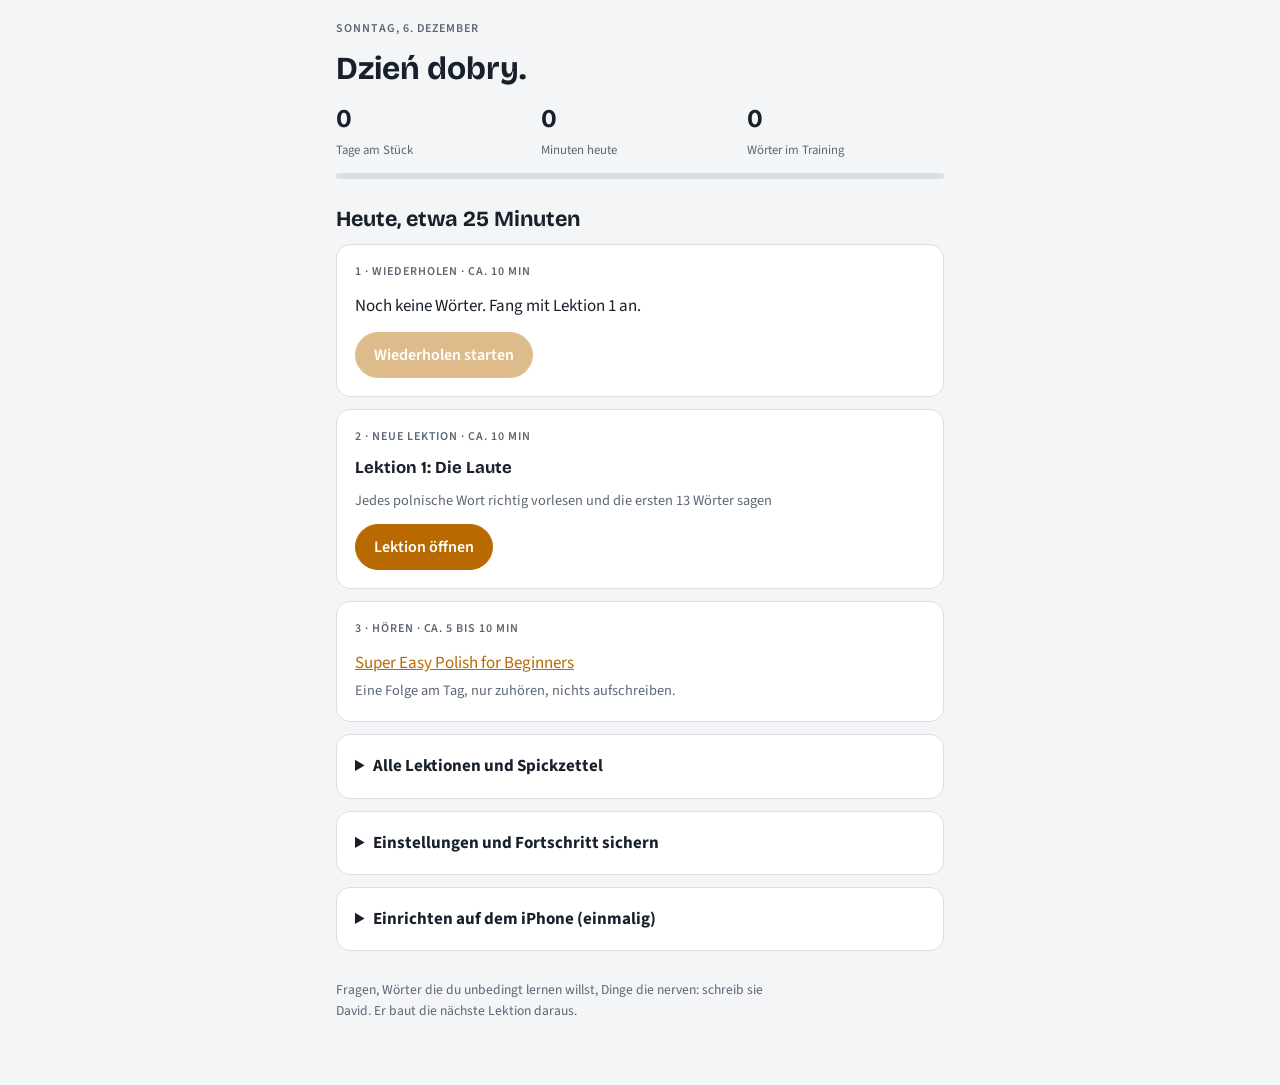
==== index.html @ 64c83f5f "Polnisch-App: Tagesseite, Lektionen 1 bis 5, Spickzettel Co-Authored-By: Claude Opus 5.5 <noreply@an" ====
<!doctype html>
<html lang="de">
<head>
<meta charset="utf-8">
<meta name="viewport" content="width=device-width, initial-scale=1, viewport-fit=cover">
<meta name="apple-mobile-web-app-capable" content="yes">
<meta name="apple-mobile-web-app-title" content="Polski">
<meta name="theme-color" content="#f3f5f7">
<title>Polski na co dzień</title>
<link rel="stylesheet" href="assets/style.css">
</head>
<body>
<main class="wrap">

  <header class="stack">
    <p class="eyebrow" id="date"></p>
    <h1>Dzień dobry.</h1>
    <div class="stats">
      <div class="stat"><b id="s-streak">0</b><span>Tage am Stück</span></div>
      <div class="stat"><b id="s-min">0</b><span>Minuten heute</span></div>
      <div class="stat"><b id="s-words">0</b><span>Wörter im Training</span></div>
    </div>
    <div class="meter" title="Tagesziel 20 Minuten"><i id="s-bar"></i></div>
  </header>

  <!-- Home: the three blocks of a day -->
  <section id="home" class="stack">
    <h2>Heute, etwa 25 Minuten</h2>

    <div class="panel">
      <p class="eyebrow">1 · Wiederholen · ca. 10 Min</p>
      <p id="due-text"></p>
      <div class="row"><button type="button" class="primary" id="start">Wiederholen starten</button></div>
    </div>

    <div class="panel">
      <p class="eyebrow">2 · Neue Lektion · ca. 10 Min</p>
      <div id="next-lesson" class="stack"></div>
    </div>

    <div class="panel">
      <p class="eyebrow">3 · Hören · ca. 5 bis 10 Min</p>
      <div id="listening" class="stack"></div>
    </div>

    <details class="panel">
      <summary><b>Alle Lektionen und Spickzettel</b></summary>
      <div id="all-lessons" class="stack"></div>
      <p><a href="reference/laute.html">Spickzettel: Die Laute</a> · <a href="reference/woerter.html">Wörterliste</a></p>
    </details>

    <details class="panel">
      <summary><b>Einstellungen und Fortschritt sichern</b></summary>
      <div class="stack">
        <label for="rate">Sprechtempo der Stimme: <span id="rate-val"></span></label>
        <input type="range" id="rate" min="0.6" max="1.1" step="0.05">
        <div class="row"><button type="button" id="test-voice">Stimme testen</button></div>
        <p class="small muted" id="voice-info"></p>
        <hr>
        <p class="small">Fortschritt liegt nur auf diesem Gerät. Einmal pro Woche den Code kopieren und David schicken:
          als Sicherung und damit die nächste Lektion zu dir passt.</p>
        <div class="row"><button type="button" id="export">Fortschrittscode kopieren</button></div>
        <textarea id="code" aria-label="Fortschrittscode" placeholder="Code hier einfügen, um Fortschritt wiederherzustellen"></textarea>
        <div class="row"><button type="button" id="import">Code einspielen</button></div>
        <p class="small feedback" id="code-msg"></p>
      </div>
    </details>

    <details class="panel">
      <summary><b>Einrichten auf dem iPhone (einmalig)</b></summary>
      <ol class="small">
        <li>Diese Seite in Safari öffnen, Teilen-Symbol, <b>Zum Home-Bildschirm</b>. Ab dann wie eine App öffnen. So löscht Safari den Fortschritt nicht.</li>
        <li>Bessere Stimme: Einstellungen › Bedienungshilfen › Gesprochene Inhalte › Stimmen › Polnisch › <b>Zosia (Erweitert)</b> laden.</li>
        <li>Für „Prüfen lassen“: Einstellungen › Allgemein › Tastatur › <b>Diktierfunktion</b> an.</li>
        <li>Beim ersten Aufnehmen fragt Safari nach dem Mikrofon: erlauben.</li>
      </ol>
    </details>
  </section>

  <!-- Review session -->
  <section id="session" class="stack" hidden>
    <div class="row"><p class="eyebrow grow" id="sess-count"></p><button type="button" id="quit">Beenden</button></div>
    <div class="meter"><i id="sess-bar"></i></div>
    <div class="panel" id="card"></div>
  </section>

  <footer>
    <p>Fragen, Wörter die du unbedingt lernen willst, Dinge die nerven: schreib sie David. Er baut die nächste Lektion daraus.</p>
  </footer>
</main>

<script src="assets/content.js"></script>
<script src="assets/core.js"></script>
<script>
(function () {
  const { store, say, el, practice, stressed } = PL;
  const $ = (id) => document.getElementById(id);
  PL.trackTime();

  function shuffle(a) { a = a.slice(); for (let i = a.length - 1; i > 0; i--) { const j = Math.floor(Math.random() * (i + 1)); [a[i], a[j]] = [a[j], a[i]]; } return a; }

  function renderHome() {
    const s = store.load();
    const d = new Date();
    $("date").textContent = d.toLocaleDateString("de-DE", { weekday: "long", day: "numeric", month: "long" });
    const t = s.days[store.today()] || { seconds: 0 };
    const min = Math.floor(t.seconds / 60);
    $("s-min").textContent = min;
    $("s-bar").style.width = Math.min(100, (min / 20) * 100) + "%";
    $("s-streak").textContent = store.streak();
    $("s-words").textContent = Object.keys(s.cards).length;

    const due = store.due();
    $("due-text").textContent = due.length
      ? due.length + (due.length === 1 ? " Wort ist" : " Wörter sind") + " heute dran."
      : Object.keys(s.cards).length ? "Heute nichts fällig. Gut so: weiter mit der Lektion." : "Noch keine Wörter. Fang mit Lektion 1 an.";
    $("start").disabled = !due.length;

    const next = LESSONS.find((l) => !s.lessons[l.id]);
    const nl = $("next-lesson"); nl.innerHTML = "";
    if (next) {
      nl.append(el("h3", {}, "Lektion " + Number(next.id) + ": " + next.title),
        el("p", { class: "muted small" }, next.goal),
        el("div", { class: "row" }, el("a", { class: "btn primary", href: next.href }, "Lektion öffnen")));
    } else {
      nl.append(el("p", {}, "Alle Lektionen erledigt. Die nächste baut David gerade. Bis dahin: Wiederholen und Hören reichen."));
    }

    const li = $("listening"); li.innerHTML = "";
    LISTENING.forEach((x) => li.append(el("p", {}, el("a", { href: x.url, target: "_blank", rel: "noopener" }, x.title), el("br"), el("span", { class: "small muted" }, x.note))));

    const all = $("all-lessons"); all.innerHTML = "";
    LESSONS.forEach((l) => all.append(el("p", {},
      el("a", { href: l.href }, Number(l.id) + ". " + l.title),
      el("span", { class: "small muted" }, s.lessons[l.id] ? "  · erledigt" : ""))));

    $("rate").value = s.settings.rate; $("rate-val").textContent = s.settings.rate + "×";
  }

  /* ---------- Review session ---------- */
  let queue = [], total = 0, doneCount = 0, retried = new Set();

  function startSession() {
    queue = shuffle(store.due()).slice(0, 30);
    total = queue.length; doneCount = 0; retried = new Set();
    $("home").hidden = true; $("session").hidden = false;
    nextCard();
  }
  function endSession() { $("session").hidden = true; $("home").hidden = false; renderHome(); window.scrollTo(0, 0); }

  function finish(id, ok) {
    store.grade(id, ok);
    if (!ok && !retried.has(id)) { retried.add(id); queue.push(id); total++; }
    doneCount++; nextCard();
  }

  function selfGrade(id) {
    return el("div", { class: "row" },
      el("button", { type: "button", onclick: () => finish(id, false) }, "Nochmal"),
      el("button", { type: "button", class: "primary", onclick: () => finish(id, true) }, "Wusste ich"));
  }

  function nextCard() {
    const box = $("card"); box.innerHTML = "";
    $("sess-bar").style.width = total ? (doneCount / total) * 100 + "%" : "0";
    if (!queue.length) {
      box.append(el("h2", {}, "Fertig für heute."), el("p", {}, doneCount + " Wiederholungen. Weiter mit der Lektion oder dem Hören."),
        el("div", { class: "row" }, el("button", { type: "button", class: "primary", onclick: endSession }, "Zurück")));
      return;
    }
    const id = queue.shift(); const c = CARDS[id]; if (!c) return nextCard();
    $("sess-count").textContent = "Noch " + (queue.length + 1);
    const level = (store.load().cards[id] || { box: 0 }).box;

    if (level <= 1) {
      // Hear it, pick the meaning
      const pool = shuffle(Object.keys(store.load().cards).filter((k) => k !== id && CARDS[k])).slice(0, 3);
      const opts = shuffle([id].concat(pool));
      const fb = el("p", { class: "feedback" });
      const grid = el("div", { class: "opts" });
      opts.forEach((o) => grid.append(el("button", { type: "button", onclick: (ev) => {
        if (grid.dataset.done) return; grid.dataset.done = 1;
        const ok = o === id;
        ev.currentTarget.classList.add(ok ? "right" : "wrong");
        grid.children[opts.indexOf(id)].classList.add("right");
        fb.className = "feedback " + (ok ? "ok" : "no");
        fb.textContent = c.pl + " = " + c.de;
        box.append(el("div", { class: "row" }, el("button", { type: "button", class: "primary", onclick: () => finish(id, ok) }, "Weiter")));
      } }, CARDS[o].de)));
      box.append(el("p", { class: "eyebrow" }, "Hören: was heißt das?"),
        el("div", { class: "row" }, el("button", { type: "button", class: "primary", onclick: () => say(c.pl) }, "▶ Abspielen"),
          el("button", { type: "button", onclick: () => say(c.pl, 0.6) }, "Langsam")),
        grid, fb);
      say(c.pl);
    } else if (level <= 3) {
      // Read it aloud, then check the meaning
      const reveal = el("div", { class: "stack", hidden: "" }, el("p", {}, el("b", {}, c.de)), el("p", { class: "small muted" }, c.hint), selfGrade(id));
      box.append(el("p", { class: "eyebrow" }, "Laut vorlesen, dann Bedeutung prüfen"),
        el("p", { class: "pl" }, stressed(c.syl)),
        practice(c),
        el("div", { class: "row" }, el("button", { type: "button", onclick: (e) => { reveal.hidden = false; e.currentTarget.remove(); } }, "Bedeutung zeigen")),
        reveal);
    } else {
      // German to Polish, out loud
      const reveal = el("div", { class: "stack", hidden: "" }, el("p", { class: "pl" }, stressed(c.syl)), practice(c), selfGrade(id));
      box.append(el("p", { class: "eyebrow" }, "Sag es auf Polnisch, laut"),
        el("p", { class: "pl" }, c.de),
        el("div", { class: "row" }, el("button", { type: "button", class: "primary", onclick: (e) => { reveal.hidden = false; e.currentTarget.remove(); say(c.pl); } }, "Auflösen")),
        reveal);
    }
  }

  $("start").onclick = startSession;
  $("quit").onclick = endSession;

  /* ---------- Settings ---------- */
  $("rate").oninput = (e) => { const r = Number(e.target.value); store.update((s) => (s.settings.rate = r)); $("rate-val").textContent = r + "×"; };
  $("test-voice").onclick = () => { say("Dzień dobry, jak się masz?"); setTimeout(() => {
    $("voice-info").textContent = say.hasVoice() ? "Polnische Stimme gefunden." : "Keine polnische Stimme gefunden. Siehe Einrichten, Punkt 2.";
  }, 400); };
  $("export").onclick = async () => {
    const code = store.exportCode(); $("code").value = code;
    try { await navigator.clipboard.writeText(code); $("code-msg").textContent = "Kopiert. Jetzt an David schicken."; }
    catch (e) { $("code").select(); $("code-msg").textContent = "Code steht im Feld, bitte selbst kopieren."; }
  };
  $("import").onclick = () => {
    try { store.importCode($("code").value); $("code-msg").textContent = "Fortschritt wiederhergestellt."; renderHome(); }
    catch (e) { $("code-msg").textContent = "Der Code passt nicht. Vollständig eingefügt?"; }
  };

  renderHome();
  document.addEventListener("visibilitychange", () => { if (document.visibilityState === "visible" && !$("home").hidden) renderHome(); });
})();
</script>
</body>
</html>
---- assets/style.css ----
/* Layout: one narrow column, phone first. Polish words set big in the display face,
   German explanations quiet in the text face. Accent: Baltic amber (bursztyn). */
@import url("https://fonts.googleapis.com/css2?family=Bricolage+Grotesque:opsz,wght@12..96,500;12..96,700&family=Source+Sans+3:wght@400;600&display=swap");

:root {
  --bg: #f3f5f7;
  --surface: #ffffff;
  --ink: #18212b;
  --muted: #5b6774;
  --line: #d9dfe5;
  --amber: #b86a00;
  --amber-soft: #fbecd3;
  --good: #1f7a4d;
  --good-soft: #def2e7;
  --bad: #b3261e;
  --bad-soft: #fbe2df;
  --display: "Bricolage Grotesque", "Avenir Next", system-ui, sans-serif;
  --text: "Source Sans 3", "Helvetica Neue", system-ui, sans-serif;
  --radius: 14px;
  color-scheme: light;
}
@media (prefers-color-scheme: dark) {
  :root:not([data-theme="light"]) {
    --bg: #11161c; --surface: #1a2129; --ink: #e8edf2; --muted: #9aa6b2; --line: #2c3540;
    --amber: #f0a43a; --amber-soft: #3a2c16; --good: #5cc98f; --good-soft: #17352a;
    --bad: #f08a80; --bad-soft: #3d1e1b; color-scheme: dark;
  }
}
:root[data-theme="dark"] {
  --bg: #11161c; --surface: #1a2129; --ink: #e8edf2; --muted: #9aa6b2; --line: #2c3540;
  --amber: #f0a43a; --amber-soft: #3a2c16; --good: #5cc98f; --good-soft: #17352a;
  --bad: #f08a80; --bad-soft: #3d1e1b; color-scheme: dark;
}

* { box-sizing: border-box; }
[hidden] { display: none !important; }
html { -webkit-text-size-adjust: 100%; }
body {
  margin: 0;
  background: var(--bg);
  color: var(--ink);
  font: 17px/1.55 var(--text);
  padding-top: env(safe-area-inset-top, 0px);
  padding-bottom: env(safe-area-inset-bottom, 0px);
}
.wrap {
  max-width: 640px;
  margin: 0 auto;
  padding-block: 20px 64px;
  padding-left: max(16px, env(safe-area-inset-left, 0px));
  padding-right: max(16px, env(safe-area-inset-right, 0px));
  display: grid;
  gap: 28px;
}
h1, h2, h3 { font-family: var(--display); line-height: 1.15; text-wrap: balance; margin: 0; }
h1 { font-size: 2rem; font-weight: 700; }
h2 { font-size: 1.35rem; font-weight: 700; }
h3 { font-size: 1.05rem; font-weight: 700; }
p { margin: 0; max-width: 65ch; }
a { color: var(--amber); }
.stack { display: grid; gap: 12px; }
.eyebrow { font-size: .75rem; letter-spacing: .08em; text-transform: uppercase; color: var(--muted); font-weight: 600; }
.muted { color: var(--muted); }
.small { font-size: .9rem; }

.nav { display: flex; gap: 16px; flex-wrap: wrap; font-size: .95rem; }
.nav a { text-decoration: none; }

.panel { background: var(--surface); border: 1px solid var(--line); border-radius: var(--radius); padding: 18px; display: grid; gap: 12px; }

.pl { font-family: var(--display); font-weight: 700; font-size: 2.1rem; line-height: 1.1; overflow-wrap: anywhere; }
.pl-sm { font-family: var(--display); font-weight: 700; font-size: 1.2rem; }
.stress { text-decoration: underline; text-decoration-color: var(--amber); text-decoration-thickness: 3px; text-underline-offset: 5px; }

button, .btn {
  font: 600 1rem/1 var(--text);
  border-radius: 999px;
  border: 1px solid var(--line);
  background: var(--surface);
  color: var(--ink);
  padding: 12px 18px;
  min-height: 46px;
  cursor: pointer;
  display: inline-flex; align-items: center; justify-content: center; gap: 8px;
  text-decoration: none;
  -webkit-tap-highlight-color: transparent;
}
button:focus-visible, .btn:focus-visible { outline: 3px solid var(--amber); outline-offset: 2px; }
button.primary, .btn.primary { background: var(--amber); border-color: var(--amber); color: #fff; }
:root[data-theme="dark"] button.primary { color: #1a1206; }
@media (prefers-color-scheme: dark) { :root:not([data-theme="light"]) button.primary, :root:not([data-theme="light"]) .btn.primary { color: #1a1206; } }
button[disabled] { opacity: .45; cursor: default; }
button.rec-on { background: var(--bad); border-color: var(--bad); color: #fff; }
.row { display: flex; gap: 10px; flex-wrap: wrap; align-items: center; }
.row > * { flex: 0 0 auto; }
.grow { flex: 1 1 auto !important; }

/* Sound table */
.sounds { display: grid; gap: 0; border-top: 1px solid var(--line); }
.sound { display: grid; grid-template-columns: 64px 1fr auto; gap: 12px; align-items: center; padding: 12px 0; border-bottom: 1px solid var(--line); }
.sound .letter { font-family: var(--display); font-weight: 700; font-size: 1.7rem; color: var(--amber); }
.sound .desc { min-width: 0; }
.sound .ex { font-family: var(--display); font-weight: 600; }

/* Quiz */
.q { display: grid; gap: 10px; }
.opts { display: grid; grid-template-columns: 1fr 1fr; gap: 8px; }
.opts button { border-radius: 10px; justify-content: flex-start; text-align: left; line-height: 1.25; }
.opts button.right { background: var(--good-soft); border-color: var(--good); color: var(--ink); }
.opts button.wrong { background: var(--bad-soft); border-color: var(--bad); color: var(--ink); }
.feedback { font-size: .95rem; min-height: 1.4em; }
.feedback.ok { color: var(--good); }
.feedback.no { color: var(--bad); }

.meter { height: 6px; background: var(--line); border-radius: 99px; overflow: hidden; }
.meter > i { display: block; height: 100%; background: var(--amber); width: 0; transition: width .3s; }

.stats { display: grid; grid-template-columns: repeat(3, 1fr); gap: 8px; }
.stat { display: grid; gap: 2px; }
.stat b { font-family: var(--display); font-size: 1.6rem; font-variant-numeric: tabular-nums; }
.stat span { font-size: .8rem; color: var(--muted); }

.callout { border-left: 3px solid var(--amber); padding: 4px 0 4px 14px; }
.cite { font-size: .8rem; vertical-align: super; text-decoration: none; }
footer { font-size: .85rem; color: var(--muted); display: grid; gap: 8px; }
textarea { width: 100%; font: inherit; border: 1px solid var(--line); border-radius: 10px; padding: 10px; background: var(--surface); color: var(--ink); min-height: 90px; }

@media (max-width: 420px) { .opts { grid-template-columns: 1fr; } .pl { font-size: 1.8rem; } }
@media (prefers-reduced-motion: reduce) { * { transition: none !important; } }
@media print {
  body { background: #fff; color: #000; font-size: 11pt; }
  .nav, button, .noprint { display: none !important; }
  .panel { border: 1px solid #ccc; }
}
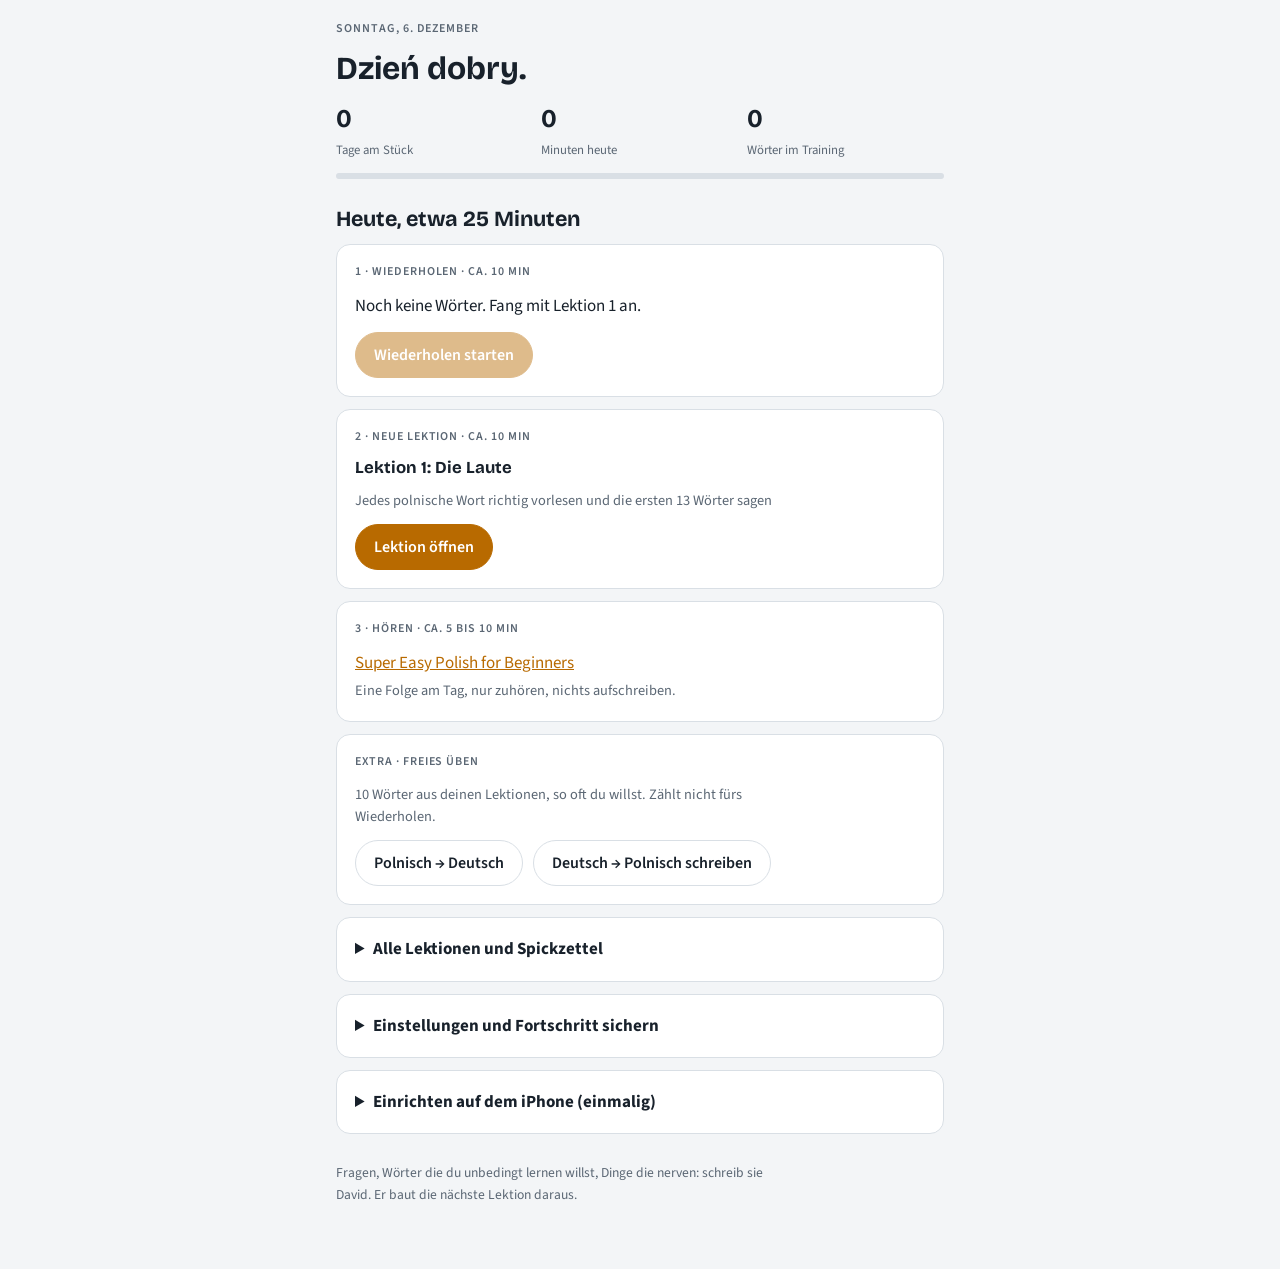
==== commit 2a5d38ab: "Deutsch nach Polnisch, Schreiben, Stimmenauswahl, Diktat statt Spracherkennung Co-Authored-By: Claud" ====
--- a/index.html
+++ b/index.html
@@ -43,6 +43,15 @@
       <div id="listening" class="stack"></div>
     </div>
 
+    <div class="panel">
+      <p class="eyebrow">Extra · Freies Üben</p>
+      <p class="small muted">10 Wörter aus deinen Lektionen, so oft du willst. Zählt nicht fürs Wiederholen.</p>
+      <div class="row">
+        <button type="button" id="free-plde">Polnisch → Deutsch</button>
+        <button type="button" id="free-depl">Deutsch → Polnisch schreiben</button>
+      </div>
+    </div>
+
     <details class="panel">
       <summary><b>Alle Lektionen und Spickzettel</b></summary>
       <div id="all-lessons" class="stack"></div>
@@ -54,6 +63,8 @@
       <div class="stack">
         <label for="rate">Sprechtempo der Stimme: <span id="rate-val"></span></label>
         <input type="range" id="rate" min="0.6" max="1.1" step="0.05">
+        <label for="voice">Stimme</label>
+        <select id="voice"></select>
         <div class="row"><button type="button" id="test-voice">Stimme testen</button></div>
         <p class="small muted" id="voice-info"></p>
         <hr>
@@ -70,8 +81,8 @@
       <summary><b>Einrichten auf dem iPhone (einmalig)</b></summary>
       <ol class="small">
         <li>Diese Seite in Safari öffnen, Teilen-Symbol, <b>Zum Home-Bildschirm</b>. Ab dann wie eine App öffnen. So löscht Safari den Fortschritt nicht.</li>
-        <li>Bessere Stimme: Einstellungen › Bedienungshilfen › Gesprochene Inhalte › Stimmen › Polnisch › <b>Zosia (Erweitert)</b> laden.</li>
-        <li>Für „Prüfen lassen“: Einstellungen › Allgemein › Tastatur › <b>Diktierfunktion</b> an.</li>
+        <li>Bessere Stimmen: Einstellungen › Bedienungshilfen › Gesprochene Inhalte › Stimmen › Polnisch, die Stimmen laden. Danach die App ganz schließen (vom Home-Bildschirm wegwischen) und neu öffnen, dann hier unter Einstellungen auswählen.</li>
+        <li>Für Schreiben und „Prüfen lassen“: Einstellungen › Allgemein › Tastatur › Tastaturen › Tastatur hinzufügen › <b>Polnisch</b>. Dort auch <b>Diktierfunktion</b> an. In der App dann im Textfeld mit 🌐 auf Polnisch wechseln und das Mikrofon der Tastatur antippen.</li>
         <li>Beim ersten Aufnehmen fragt Safari nach dem Mikrofon: erlauben.</li>
       </ol>
     </details>
@@ -137,22 +148,33 @@
     $("rate").value = s.settings.rate; $("rate-val").textContent = s.settings.rate + "×";
   }
 
-  /* ---------- Review session ---------- */
-  let queue = [], total = 0, doneCount = 0, retried = new Set();
-
-  function startSession() {
-    queue = shuffle(store.due()).slice(0, 30);
+  /* ---------- Sessions: graded review or free practice ---------- */
+  let queue = [], total = 0, doneCount = 0, retried = new Set(), mode = "review";
+
+  function learned() { return Object.keys(store.load().cards).filter((k) => CARDS[k]); }
+  function pool(id) { const l = learned(); return (l.length >= 4 ? l : Object.keys(CARDS)).filter((k) => k !== id); }
+  function choices(id, field) {
+    const seen = new Set([CARDS[id][field]]); const out = [id];
+    for (const k of shuffle(pool(id))) { if (out.length === 4) break; if (!seen.has(CARDS[k][field])) { seen.add(CARDS[k][field]); out.push(k); } }
+    return shuffle(out);
+  }
+
+  function startSession(m) {
+    mode = m;
+    if (m === "review") queue = shuffle(store.due()).slice(0, 30);
+    else { const l = learned(); queue = shuffle(l.length ? l : LESSONS[0].cards).slice(0, 10); }
     total = queue.length; doneCount = 0; retried = new Set();
-    $("home").hidden = true; $("session").hidden = false;
+    $("home").hidden = true; $("session").hidden = false; window.scrollTo(0, 0);
     nextCard();
   }
   function endSession() { $("session").hidden = true; $("home").hidden = false; renderHome(); window.scrollTo(0, 0); }
 
   function finish(id, ok) {
-    store.grade(id, ok);
+    if (mode === "review") store.grade(id, ok);
     if (!ok && !retried.has(id)) { retried.add(id); queue.push(id); total++; }
     doneCount++; nextCard();
   }
+  const nextBtn = (id, ok) => el("div", { class: "row" }, el("button", { type: "button", class: "primary", onclick: () => finish(id, ok) }, "Weiter"));
 
   function selfGrade(id) {
     return el("div", { class: "row" },
@@ -160,64 +182,114 @@
       el("button", { type: "button", class: "primary", onclick: () => finish(id, true) }, "Wusste ich"));
   }
 
+  /* Multiple choice in either direction. from/to are "pl" or "de". */
+  function exChoose(box, id, from, showText) {
+    const c = CARDS[id]; const to = from === "pl" ? "de" : "pl";
+    const opts = choices(id, to);
+    const fb = el("p", { class: "feedback" });
+    const grid = el("div", { class: "opts" });
+    opts.forEach((o) => grid.append(el("button", { type: "button", class: to === "pl" ? "pl-opt" : null, onclick: (ev) => {
+      if (grid.dataset.done) return; grid.dataset.done = 1;
+      const ok = o === id;
+      ev.currentTarget.classList.add(ok ? "right" : "wrong");
+      grid.children[opts.indexOf(id)].classList.add("right");
+      fb.className = "feedback " + (ok ? "ok" : "no");
+      fb.textContent = c.pl + " = " + c.de;
+      if (to === "pl") say(c.pl);
+      box.append(nextBtn(id, ok));
+    } }, CARDS[o][to])));
+    if (from === "pl") {
+      box.append(el("p", { class: "eyebrow" }, showText ? "Was heißt das?" : "Hören: was heißt das?"),
+        showText ? el("p", { class: "pl" }, stressed(c.syl)) : null,
+        el("div", { class: "row" }, el("button", { type: "button", class: showText ? null : "primary", onclick: () => say(c.pl) }, "▶ Abspielen"),
+          el("button", { type: "button", onclick: () => say(c.pl, 0.6) }, "Langsam")),
+        grid, fb);
+      say(c.pl);
+    } else {
+      box.append(el("p", { class: "eyebrow" }, "Wie heißt das auf Polnisch?"), el("p", { class: "pl" }, c.de), grid, fb);
+    }
+  }
+
+  function exRead(box, id) {
+    const c = CARDS[id];
+    const reveal = el("div", { class: "stack", hidden: "" }, el("p", {}, el("b", {}, c.de)), el("p", { class: "small muted" }, c.hint), selfGrade(id));
+    box.append(el("p", { class: "eyebrow" }, "Laut vorlesen, dann Bedeutung prüfen"),
+      el("p", { class: "pl" }, stressed(c.syl)),
+      practice(c),
+      el("div", { class: "row" }, el("button", { type: "button", onclick: (e) => { reveal.hidden = false; e.currentTarget.remove(); } }, "Bedeutung zeigen")),
+      reveal);
+  }
+
+  function exWrite(box, id) {
+    const c = CARDS[id];
+    const after = el("div", { class: "stack" });
+    const f = PL.answerField(c, { onCheck: (r) => {
+      f.lock(); say(c.pl);
+      after.append(el("p", { class: "pl" }, stressed(c.syl)), el("p", { class: "small muted" }, c.hint));
+      if (r.ok) after.append(nextBtn(id, true));
+      else after.append(el("div", { class: "row" },
+        el("button", { type: "button", onclick: () => finish(id, true) }, "War nur ein Tippfehler"),
+        el("button", { type: "button", class: "primary", onclick: () => finish(id, false) }, "Weiter")));
+    } });
+    box.append(el("p", { class: "eyebrow" }, "Schreib es auf Polnisch"), el("p", { class: "pl" }, c.de),
+      el("p", { class: "small muted" }, "Ohne ą, ł, ż geht auch. Die richtige Schreibweise siehst du danach."),
+      f.node, after);
+    setTimeout(() => f.input.focus(), 50);
+  }
+
+  function exSay(box, id) {
+    const c = CARDS[id];
+    const reveal = el("div", { class: "stack", hidden: "" }, el("p", { class: "pl" }, stressed(c.syl)), practice(c), selfGrade(id));
+    box.append(el("p", { class: "eyebrow" }, "Sag es auf Polnisch, laut"),
+      el("p", { class: "pl" }, c.de),
+      el("div", { class: "row" }, el("button", { type: "button", class: "primary", onclick: (e) => { reveal.hidden = false; e.currentTarget.remove(); say(c.pl); } }, "Auflösen")),
+      reveal);
+  }
+
   function nextCard() {
     const box = $("card"); box.innerHTML = "";
     $("sess-bar").style.width = total ? (doneCount / total) * 100 + "%" : "0";
     if (!queue.length) {
-      box.append(el("h2", {}, "Fertig für heute."), el("p", {}, doneCount + " Wiederholungen. Weiter mit der Lektion oder dem Hören."),
+      box.append(el("h2", {}, mode === "review" ? "Fertig für heute." : "Runde fertig."),
+        el("p", {}, doneCount + (mode === "review" ? " Wiederholungen. Weiter mit der Lektion oder dem Hören." : " Wörter. Noch eine Runde geht jederzeit.")),
         el("div", { class: "row" }, el("button", { type: "button", class: "primary", onclick: endSession }, "Zurück")));
       return;
     }
-    const id = queue.shift(); const c = CARDS[id]; if (!c) return nextCard();
-    $("sess-count").textContent = "Noch " + (queue.length + 1);
-    const level = (store.load().cards[id] || { box: 0 }).box;
-
-    if (level <= 1) {
-      // Hear it, pick the meaning
-      const pool = shuffle(Object.keys(store.load().cards).filter((k) => k !== id && CARDS[k])).slice(0, 3);
-      const opts = shuffle([id].concat(pool));
-      const fb = el("p", { class: "feedback" });
-      const grid = el("div", { class: "opts" });
-      opts.forEach((o) => grid.append(el("button", { type: "button", onclick: (ev) => {
-        if (grid.dataset.done) return; grid.dataset.done = 1;
-        const ok = o === id;
-        ev.currentTarget.classList.add(ok ? "right" : "wrong");
-        grid.children[opts.indexOf(id)].classList.add("right");
-        fb.className = "feedback " + (ok ? "ok" : "no");
-        fb.textContent = c.pl + " = " + c.de;
-        box.append(el("div", { class: "row" }, el("button", { type: "button", class: "primary", onclick: () => finish(id, ok) }, "Weiter")));
-      } }, CARDS[o].de)));
-      box.append(el("p", { class: "eyebrow" }, "Hören: was heißt das?"),
-        el("div", { class: "row" }, el("button", { type: "button", class: "primary", onclick: () => say(c.pl) }, "▶ Abspielen"),
-          el("button", { type: "button", onclick: () => say(c.pl, 0.6) }, "Langsam")),
-        grid, fb);
-      say(c.pl);
-    } else if (level <= 3) {
-      // Read it aloud, then check the meaning
-      const reveal = el("div", { class: "stack", hidden: "" }, el("p", {}, el("b", {}, c.de)), el("p", { class: "small muted" }, c.hint), selfGrade(id));
-      box.append(el("p", { class: "eyebrow" }, "Laut vorlesen, dann Bedeutung prüfen"),
-        el("p", { class: "pl" }, stressed(c.syl)),
-        practice(c),
-        el("div", { class: "row" }, el("button", { type: "button", onclick: (e) => { reveal.hidden = false; e.currentTarget.remove(); } }, "Bedeutung zeigen")),
-        reveal);
-    } else {
-      // German to Polish, out loud
-      const reveal = el("div", { class: "stack", hidden: "" }, el("p", { class: "pl" }, stressed(c.syl)), practice(c), selfGrade(id));
-      box.append(el("p", { class: "eyebrow" }, "Sag es auf Polnisch, laut"),
-        el("p", { class: "pl" }, c.de),
-        el("div", { class: "row" }, el("button", { type: "button", class: "primary", onclick: (e) => { reveal.hidden = false; e.currentTarget.remove(); say(c.pl); } }, "Auflösen")),
-        reveal);
-    }
-  }
-
-  $("start").onclick = startSession;
+    const id = queue.shift(); if (!CARDS[id]) return nextCard();
+    $("sess-count").textContent = (mode === "review" ? "Wiederholen" : "Freies Üben") + " · noch " + (queue.length + 1);
+
+    if (mode === "pl-de") return exChoose(box, id, "pl", true);
+    if (mode === "de-pl") return exWrite(box, id);
+
+    // Graded review: the exercise gets harder as the word climbs the boxes.
+    const card = store.load().cards[id] || { box: 0, seen: 0 };
+    if (card.box === 0) exChoose(box, id, "pl", false);      // hear, pick the German
+    else if (card.box === 1) exChoose(box, id, "de", false); // German, pick the Polish
+    else if (card.box === 2) exRead(box, id);                // read aloud, recall the meaning
+    else if (card.box === 3) exWrite(box, id);               // German, write the Polish
+    else (card.seen % 2 ? exWrite : exSay)(box, id);         // later: alternate writing and speaking
+  }
+
+  $("start").onclick = () => startSession("review");
+  $("free-plde").onclick = () => startSession("pl-de");
+  $("free-depl").onclick = () => startSession("de-pl");
   $("quit").onclick = endSession;
 
   /* ---------- Settings ---------- */
   $("rate").oninput = (e) => { const r = Number(e.target.value); store.update((s) => (s.settings.rate = r)); $("rate-val").textContent = r + "×"; };
-  $("test-voice").onclick = () => { say("Dzień dobry, jak się masz?"); setTimeout(() => {
-    $("voice-info").textContent = say.hasVoice() ? "Polnische Stimme gefunden." : "Keine polnische Stimme gefunden. Siehe Einrichten, Punkt 2.";
-  }, 400); };
+  function renderVoices() {
+    const sel = $("voice"); const vs = say.voices(); const cur = say.current();
+    sel.innerHTML = "";
+    if (!vs.length) { sel.append(el("option", {}, "Keine polnische Stimme gefunden")); sel.disabled = true;
+      $("voice-info").textContent = "Siehe Einrichten, Punkt 2."; return; }
+    sel.disabled = false;
+    vs.forEach((v) => sel.append(el("option", { value: v.voiceURI, selected: cur && cur.voiceURI === v.voiceURI }, say.label(v))));
+    $("voice-info").textContent = vs.length + (vs.length === 1 ? " polnische Stimme" : " polnische Stimmen") + " auf diesem Gerät. Neu geladene erscheinen erst nach Neustart der App.";
+  }
+  $("voice").onchange = (e) => { say.setVoice(e.target.value); say("Dzień dobry, jak się masz?"); };
+  $("test-voice").onclick = () => { say("Dzień dobry, jak się masz?"); renderVoices(); };
+  if ("speechSynthesis" in window) speechSynthesis.addEventListener("voiceschanged", renderVoices);
+  renderVoices();
   $("export").onclick = async () => {
     const code = store.exportCode(); $("code").value = code;
     try { await navigator.clipboard.writeText(code); $("code-msg").textContent = "Kopiert. Jetzt an David schicken."; }
--- a/assets/style.css
+++ b/assets/style.css
@@ -132,3 +132,9 @@
   .nav, button, .noprint { display: none !important; }
   .panel { border: 1px solid #ccc; }
 }
+
+/* Answer field: type or dictate */
+input.answer { font: 600 1.15rem/1.2 var(--display); min-width: 0; border: 1px solid var(--line); border-radius: 10px; padding: 11px 12px; background: var(--surface); color: var(--ink); min-height: 46px; }
+input.answer:focus { outline: 3px solid var(--amber); outline-offset: 1px; }
+.row.nowrap { flex-wrap: nowrap; }
+select { font: inherit; border: 1px solid var(--line); border-radius: 10px; padding: 10px; background: var(--surface); color: var(--ink); width: 100%; min-height: 46px; }.opts button.pl-opt { font-family: var(--display); font-weight: 700; font-size: 1.1rem; }
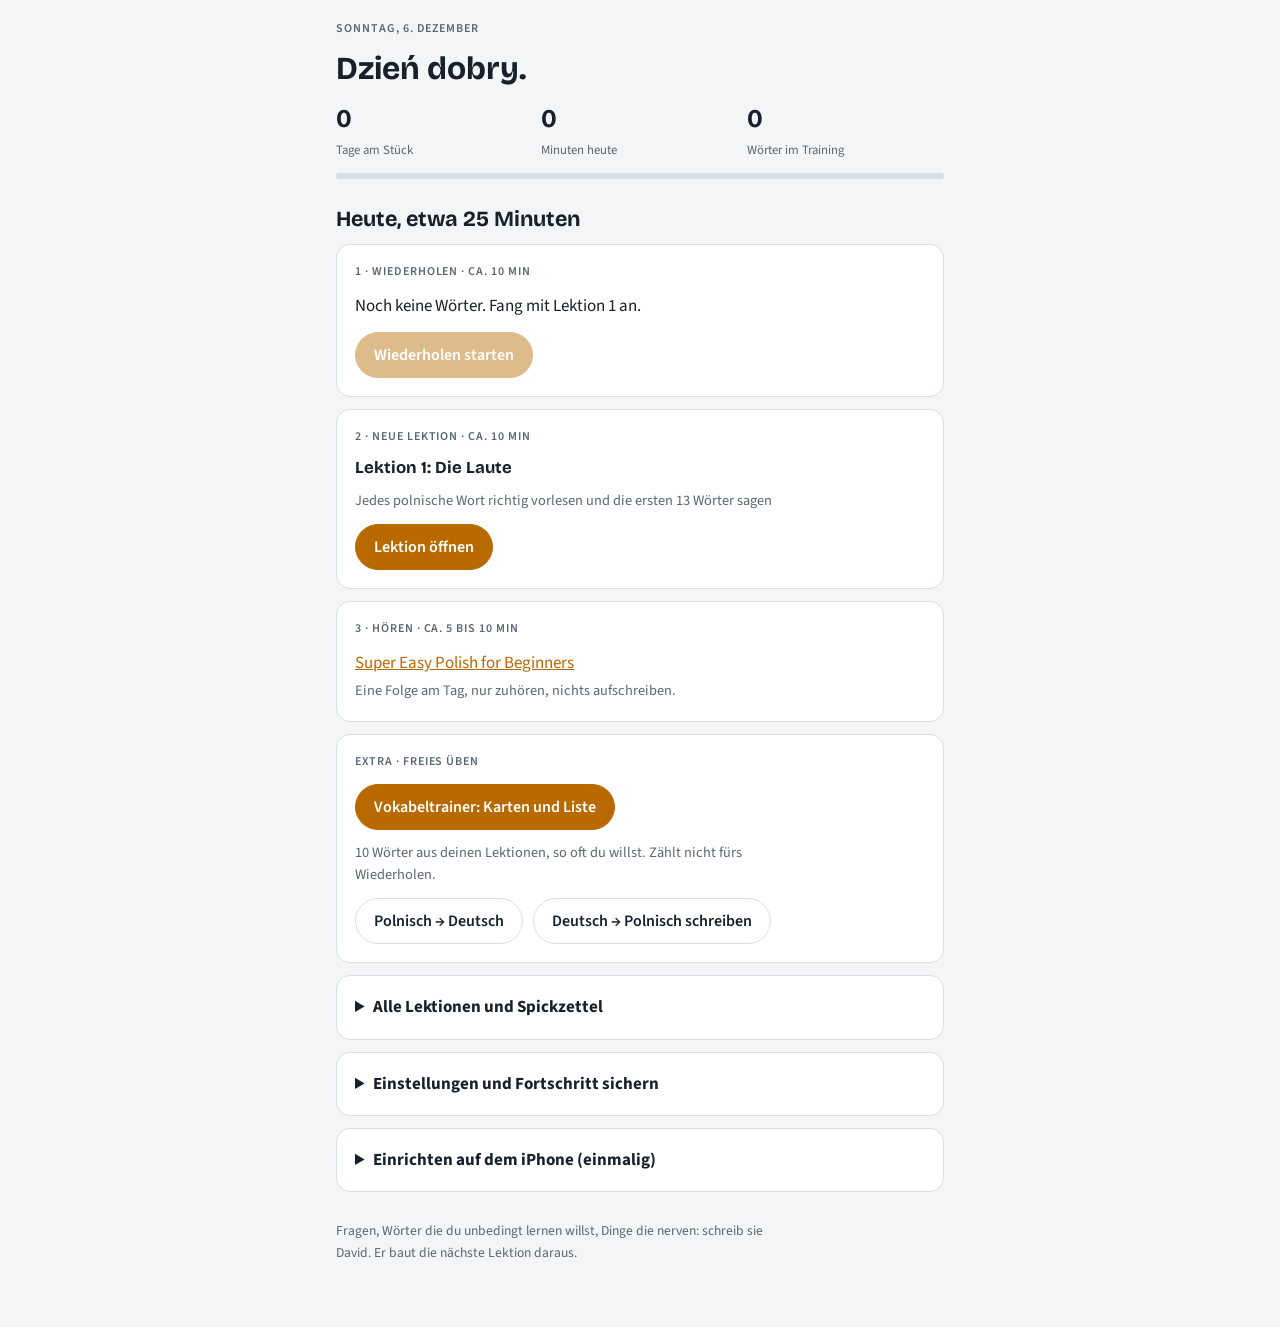
==== commit 4e5b4bd4: "Vokabeltrainer mit Karteikarten und Liste, App-Icon Co-Authored-By: Claude Opus 5.5 <noreply@anthrop" ====
--- a/index.html
+++ b/index.html
@@ -7,6 +7,8 @@
 <meta name="apple-mobile-web-app-title" content="Polski">
 <meta name="theme-color" content="#f3f5f7">
 <title>Polski na co dzień</title>
+<link rel="apple-touch-icon" href="assets/icon-180.png">
+<link rel="icon" type="image/png" href="assets/icon-180.png">
 <link rel="stylesheet" href="assets/style.css">
 </head>
 <body>
@@ -45,6 +47,7 @@
 
     <div class="panel">
       <p class="eyebrow">Extra · Freies Üben</p>
+      <div class="row"><a class="btn primary" href="vokabeln.html">Vokabeltrainer: Karten und Liste</a></div>
       <p class="small muted">10 Wörter aus deinen Lektionen, so oft du willst. Zählt nicht fürs Wiederholen.</p>
       <div class="row">
         <button type="button" id="free-plde">Polnisch → Deutsch</button>
@@ -55,7 +58,7 @@
     <details class="panel">
       <summary><b>Alle Lektionen und Spickzettel</b></summary>
       <div id="all-lessons" class="stack"></div>
-      <p><a href="reference/laute.html">Spickzettel: Die Laute</a> · <a href="reference/woerter.html">Wörterliste</a></p>
+      <p><a href="reference/laute.html">Spickzettel: Die Laute</a> · <a href="vokabeln.html">Vokabeltrainer</a></p>
     </details>
 
     <details class="panel">
